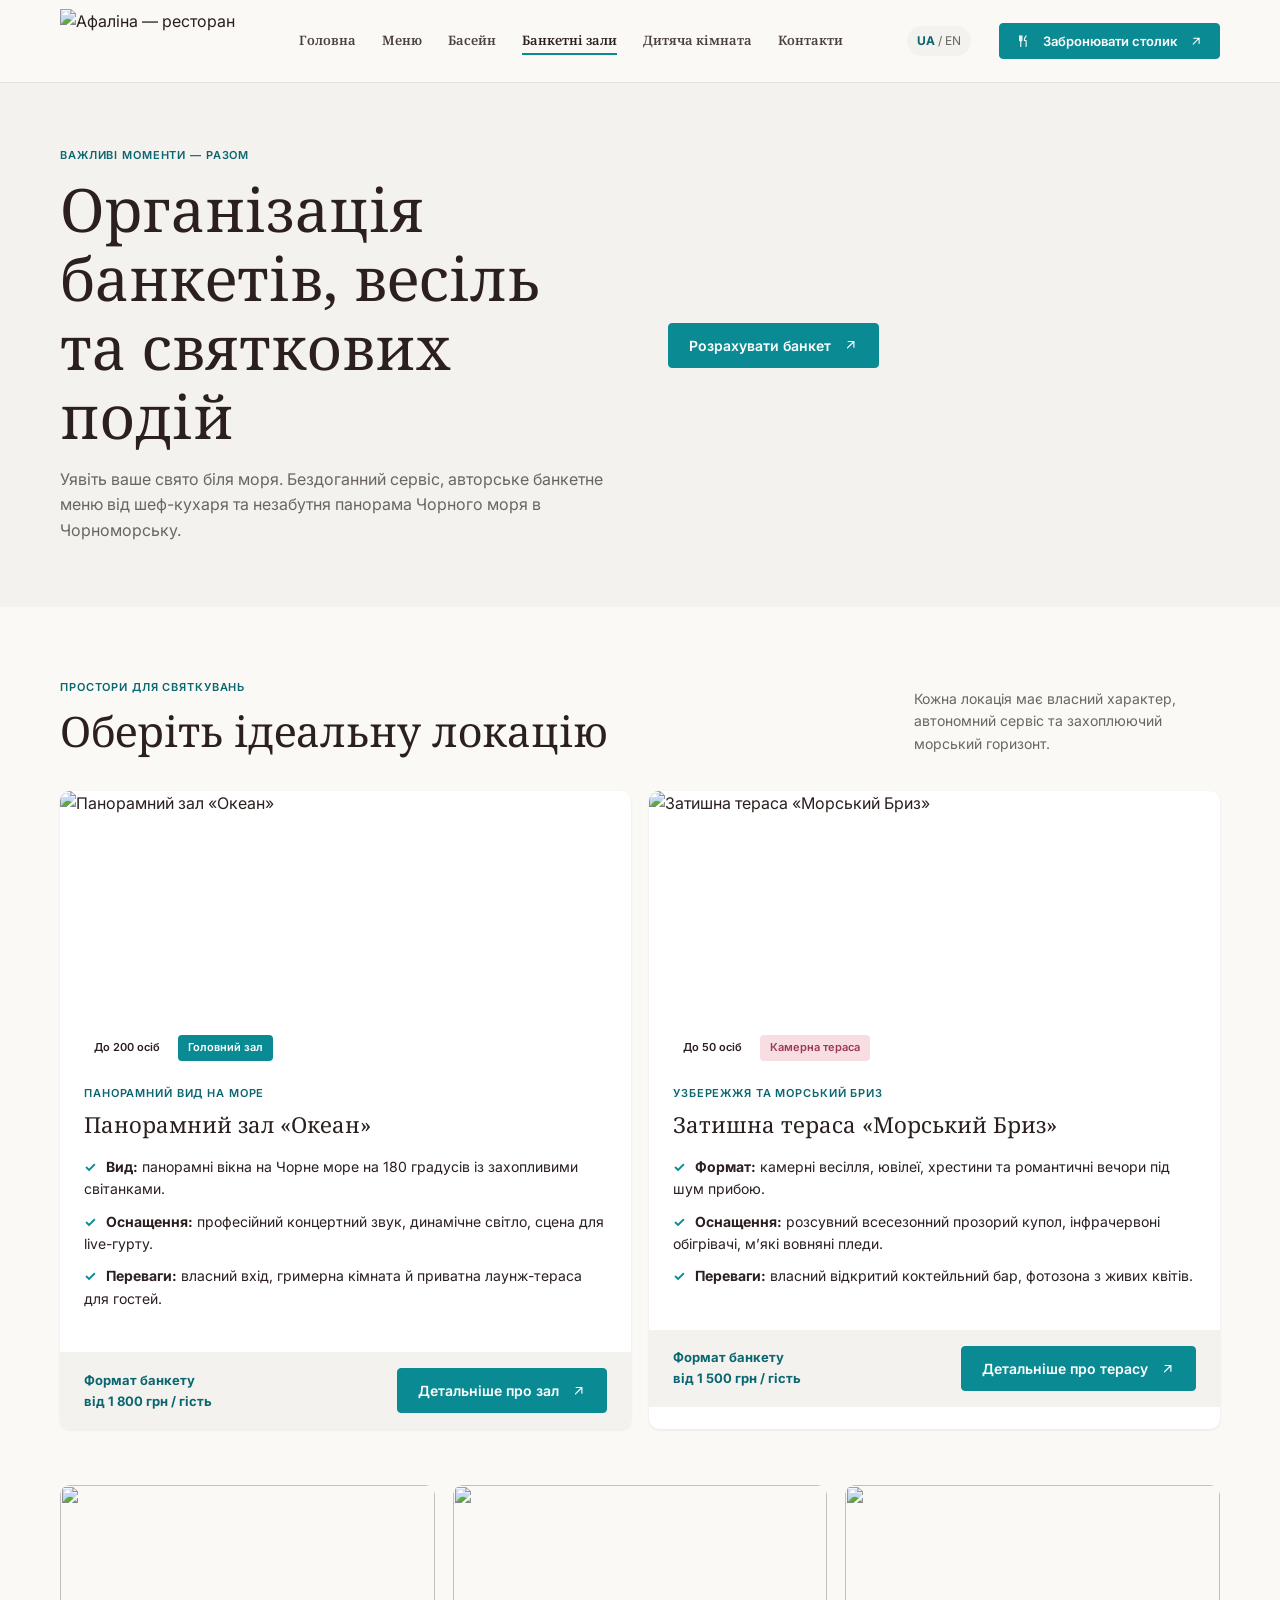
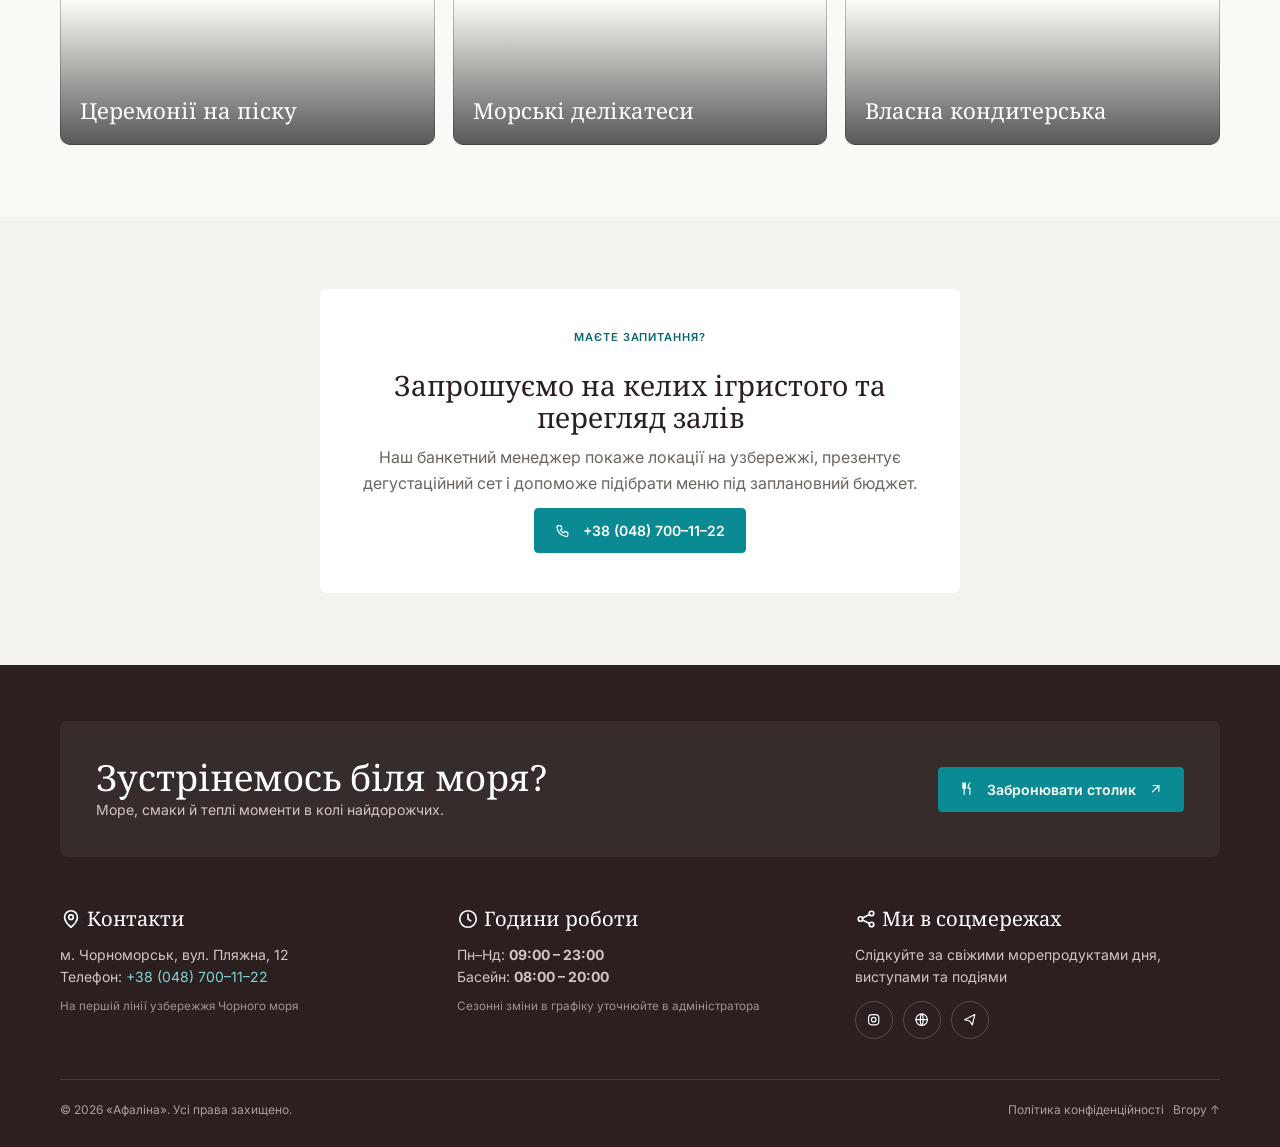
==== banquets.html @ 41ffeca4 "Add files via upload" ====
<!doctype html><html lang="uk"><head><meta charset="utf-8"><meta name="viewport" content="width=device-width,initial-scale=1"><title>Банкетні зали — Афаліна</title>
<link rel="preconnect" href="https://fonts.googleapis.com"><link rel="stylesheet" href="https://fonts.googleapis.com/css2?family=Inter:wght@400;500;600;700&family=Noto+Serif:wght@400;600;700&family=Playfair+Display:wght@400;500&display=swap"><link rel="stylesheet" href="styles.css"></head>
<body class=""><header class="hd"><div class="wrap"><a class="logo" href="index.html"><img src="img/logo.png" alt="Афаліна — ресторан"></a><nav class="nav" id="nav"><a href="index.html">Головна</a><a href="menu.html">Меню</a><a href="pool.html">Басейн</a><a href="banquets.html" class=on>Банкетні зали</a><a href="kids.html">Дитяча кімната</a><a href="contacts.html">Контакти</a></nav><span class="lang"><b>UA</b> / EN</span><a class="btn" href="booking.html"><svg class="ic" viewBox="0 0 24 24" aria-hidden="true"><path d="M6 3v7a2 2 0 0 0 4 0V3M8 3v18M17 3c-2 2-3 5-3 8h3v10"/></svg> Забронювати столик <svg class="ic" viewBox="0 0 24 24" aria-hidden="true"><path d="M7 17 17 7M8 7h9v9"/></svg></a><button class="burger" aria-label="Меню" aria-expanded="false">☰</button></div></header><main><section class="page-hero"><div class="wrap split"><div><div class="eyebrow">Важливі моменти — разом</div><h1>Організація банкетів, весіль та святкових подій</h1><p class="lead">Уявіть ваше свято біля моря. Бездоганний сервіс, авторське банкетне меню від шеф-кухаря та незабутня панорама Чорного моря в Чорноморську.</p></div><div><a class="btn" href="contacts.html">Розрахувати банкет <svg class="ic" viewBox="0 0 24 24" aria-hidden="true"><path d="M7 17 17 7M8 7h9v9"/></svg></a></div></div></section>
<section class="sec"><div class="wrap"><div class="head"><div><div class="eyebrow">Простори для святкувань</div><h2>Оберіть ідеальну локацію</h2></div><p>Кожна локація має власний характер, автономний сервіс та захоплюючий морський горизонт.</p></div><div class="grid g2"><article class="hall"><img src="img/hall1.jpg" alt="Панорамний зал «Океан»" loading="lazy"><div class="tags"><span class="tag">До 200 осіб</span><span class="tag t">Головний зал</span></div><div class="in"><div class="eyebrow">Панорамний вид на море</div><h3>Панорамний зал «Океан»</h3><ul class="checks"><li><b>Вид:</b> панорамні вікна на Чорне море на 180 градусів із захопливими світанками.<li><b>Оснащення:</b> професійний концертний звук, динамічне світло, сцена для live-гурту.<li><b>Переваги:</b> власний вхід, гримерна кімната й приватна лаунж-тераса для гостей.</ul></div><div class="foot"><span>Формат банкету<br>від 1 800 грн / гість</span><a class="btn" href="contacts.html">Детальніше про зал <svg class="ic" viewBox="0 0 24 24" aria-hidden="true"><path d="M7 17 17 7M8 7h9v9"/></svg></a></div></article><article class="hall"><img src="img/hall2.jpg" alt="Затишна тераса «Морський Бриз»" loading="lazy"><div class="tags"><span class="tag">До 50 осіб</span><span class="tag r">Камерна тераса</span></div><div class="in"><div class="eyebrow">Узбережжя та морський бриз</div><h3>Затишна тераса «Морський Бриз»</h3><ul class="checks"><li><b>Формат:</b> камерні весілля, ювілеї, хрестини та романтичні вечори під шум прибою.<li><b>Оснащення:</b> розсувний всесезонний прозорий купол, інфрачервоні обігрівачі, м’які вовняні пледи.<li><b>Переваги:</b> власний відкритий коктейльний бар, фотозона з живих квітів.</ul></div><div class="foot"><span>Формат банкету<br>від 1 500 грн / гість</span><a class="btn" href="contacts.html">Детальніше про терасу <svg class="ic" viewBox="0 0 24 24" aria-hidden="true"><path d="M7 17 17 7M8 7h9v9"/></svg></a></div></article></div><div class="grid g3" style="margin-top:56px"><div class="tile" style="min-height:260px"><img src="img/b-arch.jpg" alt="" loading="lazy"><span>Церемонії на піску</span></div><div class="tile" style="min-height:260px"><img src="img/b-oyster.jpg" alt="" loading="lazy"><span>Морські делікатеси</span></div><div class="tile" style="min-height:260px"><img src="img/b-cake.jpg" alt="" loading="lazy"><span>Власна кондитерська</span></div></div></div></section>
<section class="sec alt"><div class="wrap"><div class="cta-box"><div class="eyebrow">Маєте запитання?</div><h2 style="font-size:28px">Запрошуємо на келих ігристого та перегляд залів</h2><p class="lead">Наш банкетний менеджер покаже локації на узбережжі, презентує дегустаційний сет і допоможе підібрати меню під заплановний бюджет.</p><a class="btn" href="tel:+380487001122"><svg class="ic" viewBox="0 0 24 24" aria-hidden="true"><path d="M5 4h4l2 5-2.5 1.5a11 11 0 0 0 5 5L15 13l5 2v4a2 2 0 0 1-2 2A16 16 0 0 1 3 6a2 2 0 0 1 2-2z"/></svg> +38 (048) 700–11–22</a></div></div></section></main><footer class="ft"><div class="wrap"><div class="band"><div><h2>Зустрінемось біля моря?</h2><p>Море, смаки й теплі моменти в колі найдорожчих.</p></div><a class="btn" href="booking.html"><svg class="ic" viewBox="0 0 24 24" aria-hidden="true"><path d="M6 3v7a2 2 0 0 0 4 0V3M8 3v18M17 3c-2 2-3 5-3 8h3v10"/></svg> Забронювати столик <svg class="ic" viewBox="0 0 24 24" aria-hidden="true"><path d="M7 17 17 7M8 7h9v9"/></svg></a></div>
<div class="fcols"><div><h4><svg class="ic" viewBox="0 0 24 24" aria-hidden="true"><path d="M12 21s7-6 7-11a7 7 0 0 0-14 0c0 5 7 11 7 11z"/><circle cx="12" cy="10" r="2.5"/></svg> Контакти</h4>м. Чорноморськ, вул. Пляжна, 12<br>Телефон: <a href="tel:+380487001122">+38 (048) 700–11–22</a><small>На першій лінії узбережжя Чорного моря</small></div>
<div><h4><svg class="ic" viewBox="0 0 24 24" aria-hidden="true"><circle cx="12" cy="12" r="9"/><path d="M12 7v5l3 2"/></svg> Години роботи</h4>Пн–Нд: <b>09:00 – 23:00</b><br>Басейн: <b>08:00 – 20:00</b><small>Сезонні зміни в графіку уточнюйте в адміністратора</small></div>
<div><h4><svg class="ic" viewBox="0 0 24 24" aria-hidden="true"><circle cx="6" cy="12" r="2.5"/><circle cx="18" cy="6" r="2.5"/><circle cx="18" cy="18" r="2.5"/><path d="m8 11 8-4M8 13l8 4"/></svg> Ми в соцмережах</h4>Слідкуйте за свіжими морепродуктами дня, виступами та подіями<div class="soc"><a href="#" aria-label="Instagram"><svg class="ic" viewBox="0 0 24 24" aria-hidden="true"><rect x="4" y="4" width="16" height="16" rx="5"/><circle cx="12" cy="12" r="3.5"/></svg></a><a href="#" aria-label="Сайт"><svg class="ic" viewBox="0 0 24 24" aria-hidden="true"><circle cx="12" cy="12" r="9"/><path d="M3 12h18M12 3c3 3 3 15 0 18M12 3c-3 3-3 15 0 18"/></svg></a><a href="#" aria-label="Telegram"><svg class="ic" viewBox="0 0 24 24" aria-hidden="true"><path d="M4 12 20 4l-4 16-4-6z"/></svg></a></div></div></div>
<div class="fb"><span>© 2026 «Афаліна». Усі права захищено.</span><span>Політика конфіденційності &nbsp; <a href="#nav">Вгору ↑</a></span></div></div></footer><script src="main.js"></script></body></html>
---- styles.css ----
:root{--teal:#0a8b94;--teal-d:#0a6670;--ink:#2b1f1f;--bg:#fbf9f5;--panel:#f4f2ee;--line:#e6e1d9;--muted:#6b6560;--mint:#d9f1f0;--rose:#f8dde3;--serif:'Noto Serif',Georgia,serif;--sans:'Inter',system-ui,sans-serif}
.home{--serif:'Playfair Display',Georgia,serif}
*{box-sizing:border-box;margin:0}
html{scroll-behavior:smooth}
body{font:16px/1.6 var(--sans);color:var(--ink);background:var(--bg)}
img{max-width:100%;display:block;height:auto} .photo img,.tile img,.dish img,.hall img,.zone img{display:block;width:100%;object-fit:cover}a{color:inherit;text-decoration:none}
h1,h2,h3{font-family:var(--serif);font-weight:400;line-height:1.15}
h1{font-size:clamp(34px,5vw,60px)}h2{font-size:clamp(28px,3.6vw,42px)}h3{font-size:22px}
.wrap{max-width:1200px;margin:0 auto;padding:0 20px}
.sec{padding:72px 0}.alt{background:var(--panel)}
.eyebrow{font-size:11px;letter-spacing:.08em;text-transform:uppercase;color:var(--teal-d);font-weight:600;margin-bottom:10px}
.lead{color:var(--muted);max-width:60ch}
.ic{width:1.1em;height:1.1em;fill:none;stroke:currentColor;stroke-width:1.8;stroke-linecap:round;stroke-linejoin:round;vertical-align:-.18em}
.btn{display:inline-flex;align-items:center;justify-content:space-between;gap:12px;background:var(--teal);color:#fff;border:1px solid var(--teal);padding:13px 20px;font:600 14px var(--sans);border-radius:4px;cursor:pointer;transition:.2s}
.btn:hover{background:var(--teal-d)}
.btn.ghost{background:transparent;border-color:currentColor}.btn.ghost:hover{background:rgba(255,255,255,.12)}
.btn.out{background:#fff;color:var(--teal-d);border-color:var(--teal)}.btn.out:hover{background:var(--mint)}
:focus-visible{outline:2px solid var(--teal);outline-offset:2px}
/* header */
.hd{position:sticky;top:0;z-index:20;background:var(--bg);border-bottom:1px solid var(--line)}
.hd .wrap{display:flex;align-items:center;gap:28px;height:82px}
.logo{display:flex;align-items:center;flex:0 0 auto}.logo img{height:64px;width:auto;max-width:190px;object-fit:contain}
.nav{display:flex;gap:26px;margin:0 auto;font:600 13px var(--serif)}
.nav a{color:#4a403f;padding:4px 0;border-bottom:2px solid transparent}.nav a.on,.nav a:hover{border-color:var(--teal);color:var(--ink)}
.lang{font-size:12px;color:var(--muted);background:var(--panel);padding:5px 10px;border-radius:999px}.lang b{color:var(--teal-d)}
.hd .btn{padding:9px 16px;font-size:13px}
.burger{display:none;background:none;border:0;color:var(--teal-d);font-size:26px;margin-left:auto;cursor:pointer}
/* hero */
.hero{position:relative;color:#fff;min-height:560px;display:flex;align-items:center;background:#2b1f1f url(img/hero.jpg) right center/cover no-repeat}
.hero:before {
    content: "";
    position: absolute;
    inset: 0;
    background: linear-gradient(
        90deg,
        rgba(43, 31, 31, 0.60) 0%,
        rgba(43, 31, 31, 0.38) 55%,
        rgba(43, 31, 31, 0.12) 100%
    );
}

.hero .wrap{position:relative;padding-top:60px;padding-bottom:90px}
.hero .eyebrow{color:#7fd6d6}.hero p{max-width:46ch;margin:20px 0 28px;color:#eee}
.hero .acts{display:flex;gap:14px;flex-wrap:wrap}
.hero-bar{position:absolute;left:0;right:0;bottom:22px;font-size:12px;color:#ddd}.hero-bar .wrap{display:flex;gap:28px;padding:0 20px;min-height:0}
.hero-bar span:last-child{margin-left:auto}
.page-hero{padding:64px 0;background:var(--panel)}.page-hero.dark{background:linear-gradient(120deg,#2b1f1f,#1f2a30);color:#fff}
.page-hero.dark .eyebrow{color:#7fd6d6}.page-hero.dark .lead{color:#d6d0ca}.page-hero p{margin-top:16px}
.split{display:grid;grid-template-columns:1fr 1fr;gap:56px;align-items:center}
.photo{border-radius:10px;overflow:hidden;box-shadow:0 18px 40px -20px rgba(0,0,0,.4)}.photo img{width:100%;height:100%;object-fit:cover}
.head{display:flex;justify-content:space-between;align-items:end;gap:32px;margin-bottom:36px}.head p{max-width:34ch;color:var(--muted);font-size:14px}
/* cards */
.grid{display:grid;gap:18px}.g4{grid-template-columns:repeat(4,1fr)}.g3{grid-template-columns:repeat(3,1fr)}.g2{grid-template-columns:repeat(2,1fr)}
.card{background:#fff;border:1px solid var(--line);border-radius:8px;padding:22px;display:flex;flex-direction:column;gap:10px}
.card p{font-size:14px;color:var(--muted);flex:1}
.card .more{border-top:1px solid var(--line);padding-top:14px;margin-top:8px;display:flex;justify-content:space-between;font-size:13px;font-weight:600;color:var(--teal-d)}
.chip{width:42px;height:42px;border-radius:50%;background:var(--mint);color:var(--teal-d);display:grid;place-items:center;font-size:20px}
.tag{display:inline-block;font-size:11px;font-weight:600;padding:4px 10px;border-radius:4px;background:#fff;color:var(--ink)}.tag.t{background:var(--teal);color:#fff}.tag.r{background:var(--rose);color:#9b3a54}
.pill{display:inline-block;font-size:12px;padding:5px 12px;border-radius:999px;background:var(--panel);color:#4a403f}
.tile{position:relative;border-radius:10px;overflow:hidden;min-height:220px;display:flex;align-items:flex-end;color:#fff}
.tile img{position:absolute;inset:0;width:100%;height:100%;object-fit:cover}
.tile:after{content:"";position:absolute;inset:0;background:linear-gradient(transparent 45%,rgba(0,0,0,.65))}
.tile span{position:relative;z-index:1;padding:20px;font:400 22px var(--serif)}
.gal{grid-template-columns:2fr 1fr 1fr}.gal .big{grid-row:span 2}
/* menu */
.tabs{display:flex;gap:10px;overflow-x:auto;padding:14px 0}.tabs button{flex:none;border:0;background:var(--panel);font:600 13px var(--serif);padding:10px 20px;border-radius:999px;cursor:pointer}
.tabs button.on{background:var(--teal);color:#fff}
.dish{background:#fff;border-radius:8px;overflow:hidden;box-shadow:0 1px 3px rgba(0,0,0,.08);display:flex;flex-direction:column}
.dish img{height:170px;width:100%;object-fit:cover}.dish div{padding:18px;display:flex;flex-direction:column;gap:8px;flex:1}
.dish p{font-size:13px;color:var(--muted);flex:1}.dish .row{display:flex;justify-content:space-between;align-items:end;padding:0}
.price{font:700 22px var(--serif);color:var(--teal-d)}.price small{display:block;font:600 10px var(--sans);color:var(--muted);letter-spacing:.08em}
.dark-sec{background:var(--ink);color:#fff}.dark-sec .lead{color:#cfc6c3}
.note{display:flex;gap:18px;align-items:center;background:var(--panel);padding:24px;border-radius:8px}.note>div{flex:1}
.glass{background:rgba(255,255,255,.07);border-radius:8px;padding:16px 18px;margin-bottom:14px;font-size:14px}
/* lists */
.checks{list-style:none;padding:0;display:grid;gap:10px;margin:18px 0;font-size:14px}.checks li:before{content:"✓";color:var(--teal);font-weight:700;margin-right:10px}
.stats{display:flex;gap:40px;margin-top:28px;padding-top:20px;border-top:1px solid var(--line)}.stats b{display:block;font:400 22px var(--serif);color:var(--teal-d)}.stats small{font-size:10px;letter-spacing:.08em;text-transform:uppercase;color:var(--muted)}
.price-card{background:#fff;color:var(--ink);border-radius:10px;padding:28px}.price-card .big{font:400 44px var(--serif);color:var(--teal-d)}
.slot{display:grid;grid-template-columns:auto 1fr;gap:16px;background:var(--panel);padding:16px;border-radius:8px;margin-bottom:12px;align-items:start}.slot b{background:var(--teal-d);color:#fff;font-size:12px;padding:4px 10px;border-radius:4px;white-space:nowrap}.slot p{font-size:13px;color:var(--muted)}
.hall{background:#fff;border-radius:10px;overflow:hidden;box-shadow:0 1px 3px rgba(0,0,0,.08)}.hall img{height:230px;width:100%;object-fit:cover}.hall .in{padding:24px}.hall .foot{display:flex;justify-content:space-between;align-items:center;background:var(--panel);padding:16px 24px;font-size:13px;color:var(--teal-d);font-weight:700}
.hall .tags{display:flex;gap:8px;padding:14px 24px 0}
.cta-box{background:#fff;border-radius:8px;text-align:center;padding:40px 20px;max-width:640px;margin:0 auto;display:grid;gap:12px;justify-items:center}
/* forms */
.f{display:grid;gap:6px;font-size:13px;font-weight:600}.f span{color:var(--ink)}
input,select,textarea{font:400 14px var(--sans);padding:13px 14px;border:1px solid transparent;border-radius:6px;background:var(--panel);width:100%;color:var(--ink)}
textarea{min-height:110px;resize:vertical}input:focus,select:focus,textarea:focus{outline:2px solid var(--teal);background:#fff}
.panel{background:#fff;border-radius:10px;box-shadow:0 8px 30px -18px rgba(0,0,0,.4);padding:28px}
.form-grid{display:grid;grid-template-columns:1fr 1fr;gap:18px}.span2{grid-column:1/-1}
.step{display:flex;align-items:center;gap:12px;margin-bottom:22px;font:400 20px var(--serif)}.step i{font:600 13px var(--sans);font-style:normal;background:var(--teal-d);color:#fff;width:28px;height:28px;border-radius:50%;display:grid;place-items:center}
.times{display:grid;grid-template-columns:repeat(5,1fr);gap:10px}.times button,.qa button{background:var(--panel);border:0;border-radius:6px;padding:12px;font:600 14px var(--sans);cursor:pointer}.times button.on{background:var(--teal-d);color:#fff}
.stepper{display:flex;align-items:center;background:var(--panel);border-radius:6px;padding:5px}.stepper b{flex:1;text-align:center;font:600 18px var(--sans)}.stepper button{width:40px;height:40px;border:0;border-radius:6px;background:#fff;font-size:20px;cursor:pointer}
.zones{display:grid;grid-template-columns:repeat(3,1fr);gap:14px}.zone{background:var(--panel);border:2px solid transparent;border-radius:8px;overflow:hidden;cursor:pointer;text-align:left;padding:0;font:inherit}.zone.on{border-color:var(--teal);background:#fff}.zone img{height:110px;width:100%;object-fit:cover}.zone div{padding:14px;font-size:13px;color:var(--muted)}.zone h3{font-size:18px;color:var(--ink);margin-bottom:4px}
.book{display:grid;grid-template-columns:1fr 340px;gap:28px;align-items:start}.book .side{position:sticky;top:90px}
.sum{background:var(--ink);color:#fff;padding:22px;border-radius:10px 10px 0 0}.sumb{background:#fff;padding:20px;border-radius:0 0 10px 10px;display:grid;gap:14px;font-size:14px}.sumb p{display:flex;justify-content:space-between}
.contacts{display:grid;grid-template-columns:400px 1fr;gap:28px;align-items:start}
.info{background:var(--panel);padding:16px;border-radius:8px;margin-top:12px;font-size:14px}.info small{display:block;font-size:10px;letter-spacing:.08em;text-transform:uppercase;color:var(--muted)}
.map{height:380px;border-radius:12px;overflow:hidden;box-shadow:0 18px 40px -20px rgba(0,0,0,.4)}.map iframe{border:0;width:100%;height:100%}
/* footer */
.ft{background:var(--ink);color:#fff;padding:56px 0 28px}
.band{display:flex;justify-content:space-between;align-items:center;gap:24px;background:rgba(255,255,255,.06);padding:36px;border-radius:8px;margin-bottom:48px}.band h2{font-size:clamp(26px,3vw,36px)}.band p{color:#cfc6c3;font-size:14px}
.fcols{display:grid;grid-template-columns:repeat(3,1fr);gap:32px;font-size:14px;color:#cfc6c3}.fcols h4{font:400 20px var(--serif);color:#fff;margin-bottom:12px}.fcols a{color:#7fd6d6}.fcols small{display:block;margin-top:8px;opacity:.7}
.soc{display:flex;gap:10px;margin-top:12px}.soc a{width:38px;height:38px;border:1px solid rgba(255,255,255,.2);border-radius:50%;display:grid;place-items:center;color:#fff}
.fb{display:flex;justify-content:space-between;margin-top:40px;padding-top:20px;border-top:1px solid rgba(255,255,255,.12);font-size:12px;color:#a89f9b}
.reveal-hero{animation:in .7s ease both}@keyframes in{from{opacity:0;transform:translateY(14px)}}
@media(prefers-reduced-motion:reduce){*{animation:none!important;transition:none!important;scroll-behavior:auto}}
@media(max-width:980px){.g4{grid-template-columns:repeat(2,1fr)}.split,.contacts,.book{grid-template-columns:1fr}.book .side{position:static}.gal{grid-template-columns:1fr 1fr}.gal .big{grid-column:1/-1;grid-row:auto}.fcols{grid-template-columns:1fr}.g3{grid-template-columns:1fr 1fr}}
@media(max-width:760px){
.sec{padding:48px 0}.logo img{height:56px;max-width:170px}.burger{display:block}.hd .btn,.lang{display:none}
.nav{display:none;position:absolute;top:82px;left:0;right:0;background:var(--bg);flex-direction:column;gap:0;padding:8px 20px 16px;border-bottom:1px solid var(--line)}.nav.open{display:flex}.nav a{padding:12px 0}
.hero{min-height:620px;background-position:60% center}.hero:before{background:linear-gradient(180deg,rgba(43,31,31,.55),rgba(43,31,31,.85))}
.hero .acts,.head,.band,.note,.fb{flex-direction:column;align-items:stretch}.hero-bar{display:none}.btn{width:100%}
.g4,.g3,.g2,.gal,.form-grid,.zones{grid-template-columns:1fr}.times{grid-template-columns:repeat(3,1fr)}.stats{gap:20px;flex-wrap:wrap}.tile{min-height:200px;grid-column:auto!important}.head{gap:12px}}

/* Анімація звичайних фотографій */
main img {
    transition: transform 0.6s ease;
    transform-origin: center;
}

main img:hover {
    transform: scale(1.10);
}
/* Анімація фотографій галереї */
.gal .tile {
    overflow: hidden;
}

.gal .tile img {
    display: block;
    width: 100%;
    transition: transform 0.6s ease;
    transform-origin: center;
}

.gal .tile:hover img {
    transform: scale(1.10);
}
/* Анімація інформаційних блоків */
.card {
    transition: transform 0.5s ease, box-shadow 0.5s ease;
}

.card:hover {
    transform: translateY(-8px) scale(1.03);
    box-shadow: 0 10px 25px rgba(0, 0, 0, 0.15);
}

/* Віджет погоди */
.weather-widget {
    margin-top: 25px;
    padding: 25px;
    background: #f0f8f6;
    border-radius: 16px;
    border: 1px solid #94d2bd;
}

.weather-widget h3 {
    color: #005f73;
    margin-bottom: 15px;
}

#weatherInfo {
    color: #2d1c21;
    line-height: 1.7;
}

.weather-temperature {
    font-size: 26px;
    font-weight: 700;
    color: #0a9396;
    margin: 10px 0;
}
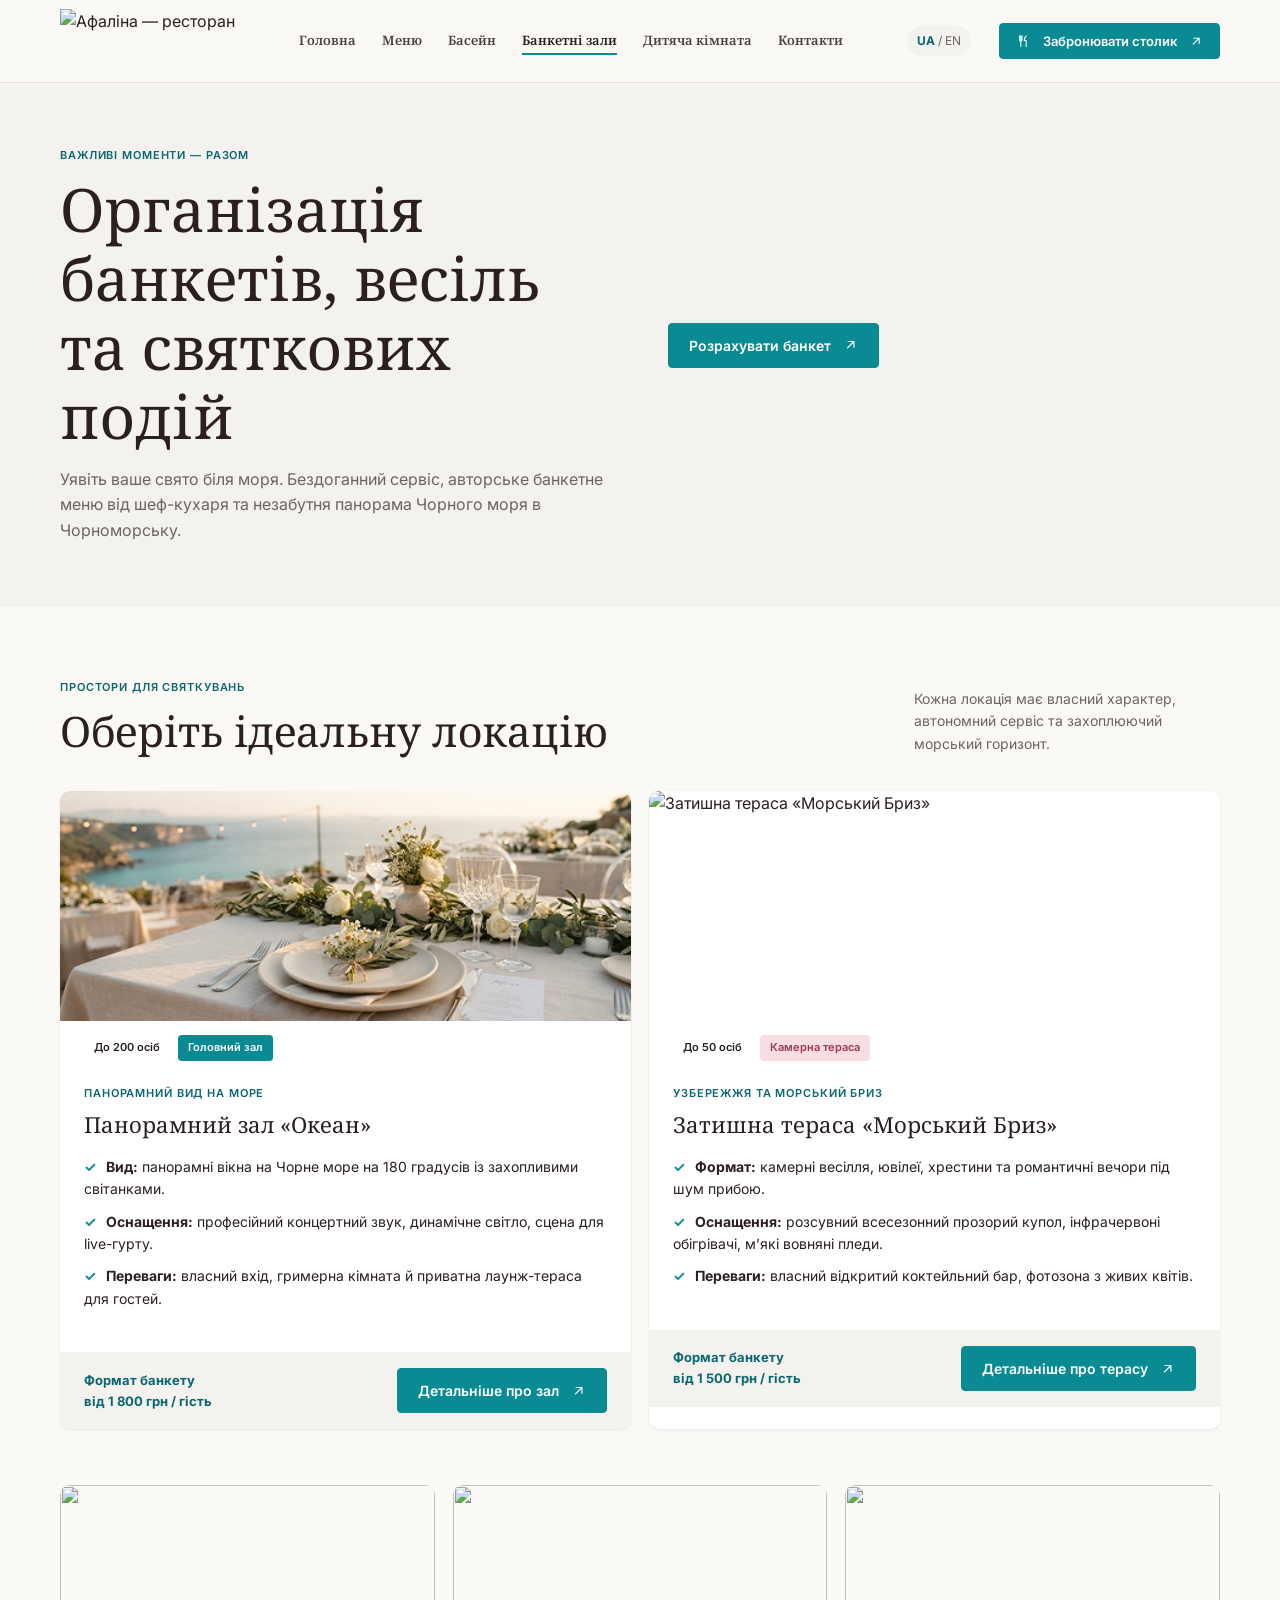
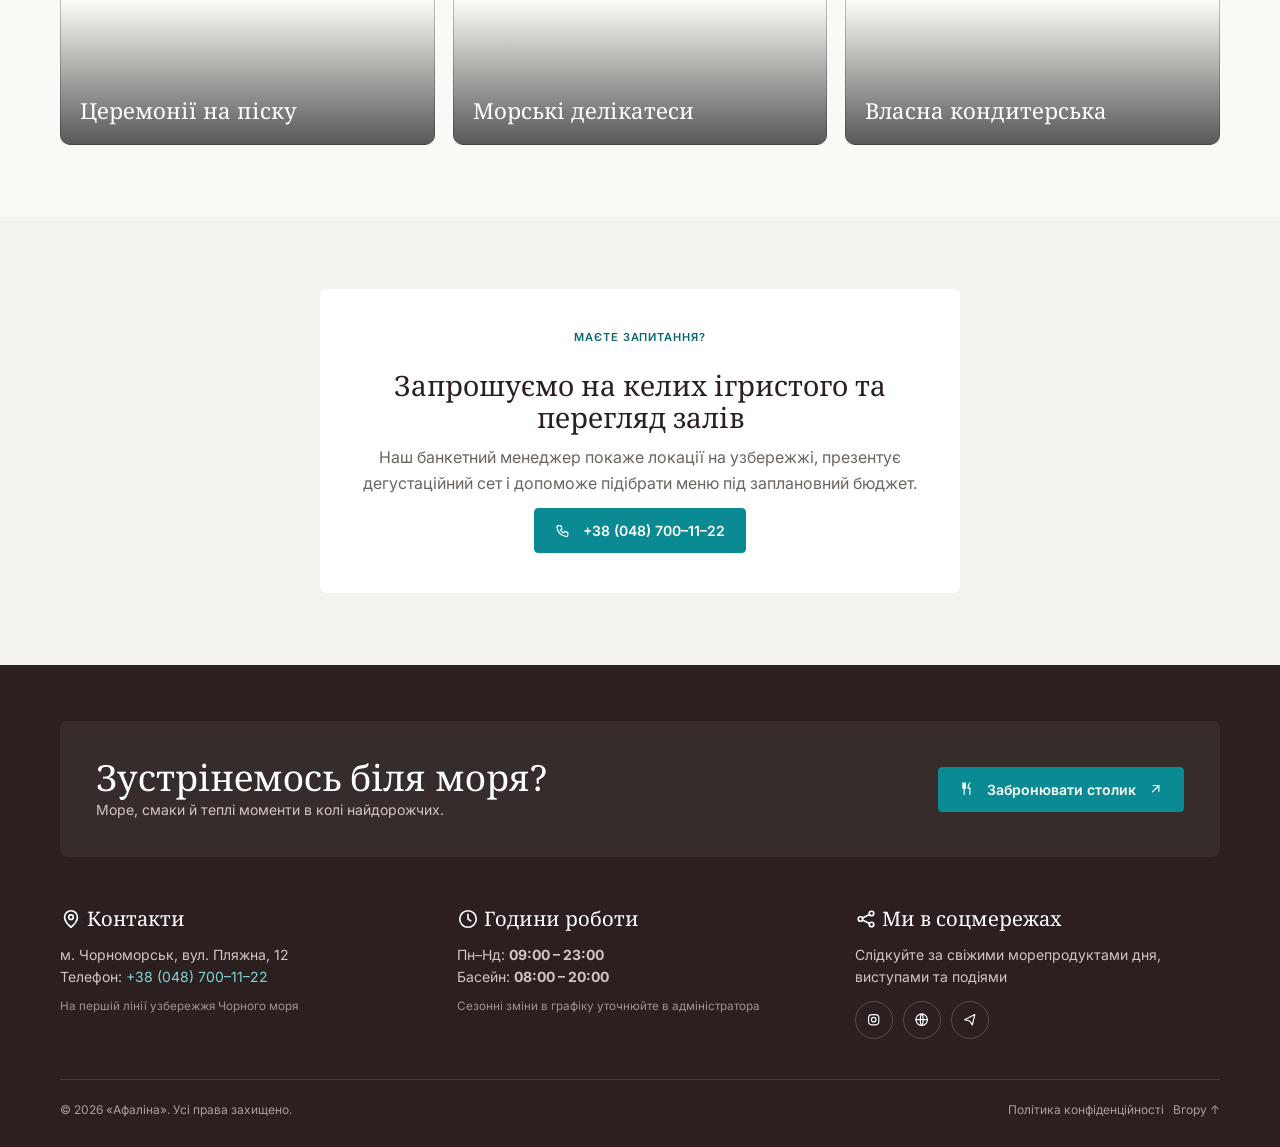
==== commit 57a2d146: "Update banquets.html" ====
--- a/banquets.html
+++ b/banquets.html
@@ -1,9 +1,9 @@
 <!doctype html><html lang="uk"><head><meta charset="utf-8"><meta name="viewport" content="width=device-width,initial-scale=1"><title>Банкетні зали — Афаліна</title>
 <link rel="preconnect" href="https://fonts.googleapis.com"><link rel="stylesheet" href="https://fonts.googleapis.com/css2?family=Inter:wght@400;500;600;700&family=Noto+Serif:wght@400;600;700&family=Playfair+Display:wght@400;500&display=swap"><link rel="stylesheet" href="styles.css"></head>
 <body class=""><header class="hd"><div class="wrap"><a class="logo" href="index.html"><img src="img/logo.png" alt="Афаліна — ресторан"></a><nav class="nav" id="nav"><a href="index.html">Головна</a><a href="menu.html">Меню</a><a href="pool.html">Басейн</a><a href="banquets.html" class=on>Банкетні зали</a><a href="kids.html">Дитяча кімната</a><a href="contacts.html">Контакти</a></nav><span class="lang"><b>UA</b> / EN</span><a class="btn" href="booking.html"><svg class="ic" viewBox="0 0 24 24" aria-hidden="true"><path d="M6 3v7a2 2 0 0 0 4 0V3M8 3v18M17 3c-2 2-3 5-3 8h3v10"/></svg> Забронювати столик <svg class="ic" viewBox="0 0 24 24" aria-hidden="true"><path d="M7 17 17 7M8 7h9v9"/></svg></a><button class="burger" aria-label="Меню" aria-expanded="false">☰</button></div></header><main><section class="page-hero"><div class="wrap split"><div><div class="eyebrow">Важливі моменти — разом</div><h1>Організація банкетів, весіль та святкових подій</h1><p class="lead">Уявіть ваше свято біля моря. Бездоганний сервіс, авторське банкетне меню від шеф-кухаря та незабутня панорама Чорного моря в Чорноморську.</p></div><div><a class="btn" href="contacts.html">Розрахувати банкет <svg class="ic" viewBox="0 0 24 24" aria-hidden="true"><path d="M7 17 17 7M8 7h9v9"/></svg></a></div></div></section>
-<section class="sec"><div class="wrap"><div class="head"><div><div class="eyebrow">Простори для святкувань</div><h2>Оберіть ідеальну локацію</h2></div><p>Кожна локація має власний характер, автономний сервіс та захоплюючий морський горизонт.</p></div><div class="grid g2"><article class="hall"><img src="img/hall1.jpg" alt="Панорамний зал «Океан»" loading="lazy"><div class="tags"><span class="tag">До 200 осіб</span><span class="tag t">Головний зал</span></div><div class="in"><div class="eyebrow">Панорамний вид на море</div><h3>Панорамний зал «Океан»</h3><ul class="checks"><li><b>Вид:</b> панорамні вікна на Чорне море на 180 градусів із захопливими світанками.<li><b>Оснащення:</b> професійний концертний звук, динамічне світло, сцена для live-гурту.<li><b>Переваги:</b> власний вхід, гримерна кімната й приватна лаунж-тераса для гостей.</ul></div><div class="foot"><span>Формат банкету<br>від 1 800 грн / гість</span><a class="btn" href="contacts.html">Детальніше про зал <svg class="ic" viewBox="0 0 24 24" aria-hidden="true"><path d="M7 17 17 7M8 7h9v9"/></svg></a></div></article><article class="hall"><img src="img/hall2.jpg" alt="Затишна тераса «Морський Бриз»" loading="lazy"><div class="tags"><span class="tag">До 50 осіб</span><span class="tag r">Камерна тераса</span></div><div class="in"><div class="eyebrow">Узбережжя та морський бриз</div><h3>Затишна тераса «Морський Бриз»</h3><ul class="checks"><li><b>Формат:</b> камерні весілля, ювілеї, хрестини та романтичні вечори під шум прибою.<li><b>Оснащення:</b> розсувний всесезонний прозорий купол, інфрачервоні обігрівачі, м’які вовняні пледи.<li><b>Переваги:</b> власний відкритий коктейльний бар, фотозона з живих квітів.</ul></div><div class="foot"><span>Формат банкету<br>від 1 500 грн / гість</span><a class="btn" href="contacts.html">Детальніше про терасу <svg class="ic" viewBox="0 0 24 24" aria-hidden="true"><path d="M7 17 17 7M8 7h9v9"/></svg></a></div></article></div><div class="grid g3" style="margin-top:56px"><div class="tile" style="min-height:260px"><img src="img/b-arch.jpg" alt="" loading="lazy"><span>Церемонії на піску</span></div><div class="tile" style="min-height:260px"><img src="img/b-oyster.jpg" alt="" loading="lazy"><span>Морські делікатеси</span></div><div class="tile" style="min-height:260px"><img src="img/b-cake.jpg" alt="" loading="lazy"><span>Власна кондитерська</span></div></div></div></section>
+<section class="sec"><div class="wrap"><div class="head"><div><div class="eyebrow">Простори для святкувань</div><h2>Оберіть ідеальну локацію</h2></div><p>Кожна локація має власний характер, автономний сервіс та захоплюючий морський горизонт.</p></div><div class="grid g2"><article class="hall"><img src="hall1.jpg" alt="Панорамний зал «Океан»" loading="lazy"><div class="tags"><span class="tag">До 200 осіб</span><span class="tag t">Головний зал</span></div><div class="in"><div class="eyebrow">Панорамний вид на море</div><h3>Панорамний зал «Океан»</h3><ul class="checks"><li><b>Вид:</b> панорамні вікна на Чорне море на 180 градусів із захопливими світанками.<li><b>Оснащення:</b> професійний концертний звук, динамічне світло, сцена для live-гурту.<li><b>Переваги:</b> власний вхід, гримерна кімната й приватна лаунж-тераса для гостей.</ul></div><div class="foot"><span>Формат банкету<br>від 1 800 грн / гість</span><a class="btn" href="contacts.html">Детальніше про зал <svg class="ic" viewBox="0 0 24 24" aria-hidden="true"><path d="M7 17 17 7M8 7h9v9"/></svg></a></div></article><article class="hall"><img src="img/hall2.jpg" alt="Затишна тераса «Морський Бриз»" loading="lazy"><div class="tags"><span class="tag">До 50 осіб</span><span class="tag r">Камерна тераса</span></div><div class="in"><div class="eyebrow">Узбережжя та морський бриз</div><h3>Затишна тераса «Морський Бриз»</h3><ul class="checks"><li><b>Формат:</b> камерні весілля, ювілеї, хрестини та романтичні вечори під шум прибою.<li><b>Оснащення:</b> розсувний всесезонний прозорий купол, інфрачервоні обігрівачі, м’які вовняні пледи.<li><b>Переваги:</b> власний відкритий коктейльний бар, фотозона з живих квітів.</ul></div><div class="foot"><span>Формат банкету<br>від 1 500 грн / гість</span><a class="btn" href="contacts.html">Детальніше про терасу <svg class="ic" viewBox="0 0 24 24" aria-hidden="true"><path d="M7 17 17 7M8 7h9v9"/></svg></a></div></article></div><div class="grid g3" style="margin-top:56px"><div class="tile" style="min-height:260px"><img src="img/b-arch.jpg" alt="" loading="lazy"><span>Церемонії на піску</span></div><div class="tile" style="min-height:260px"><img src="img/b-oyster.jpg" alt="" loading="lazy"><span>Морські делікатеси</span></div><div class="tile" style="min-height:260px"><img src="img/b-cake.jpg" alt="" loading="lazy"><span>Власна кондитерська</span></div></div></div></section>
 <section class="sec alt"><div class="wrap"><div class="cta-box"><div class="eyebrow">Маєте запитання?</div><h2 style="font-size:28px">Запрошуємо на келих ігристого та перегляд залів</h2><p class="lead">Наш банкетний менеджер покаже локації на узбережжі, презентує дегустаційний сет і допоможе підібрати меню під заплановний бюджет.</p><a class="btn" href="tel:+380487001122"><svg class="ic" viewBox="0 0 24 24" aria-hidden="true"><path d="M5 4h4l2 5-2.5 1.5a11 11 0 0 0 5 5L15 13l5 2v4a2 2 0 0 1-2 2A16 16 0 0 1 3 6a2 2 0 0 1 2-2z"/></svg> +38 (048) 700–11–22</a></div></div></section></main><footer class="ft"><div class="wrap"><div class="band"><div><h2>Зустрінемось біля моря?</h2><p>Море, смаки й теплі моменти в колі найдорожчих.</p></div><a class="btn" href="booking.html"><svg class="ic" viewBox="0 0 24 24" aria-hidden="true"><path d="M6 3v7a2 2 0 0 0 4 0V3M8 3v18M17 3c-2 2-3 5-3 8h3v10"/></svg> Забронювати столик <svg class="ic" viewBox="0 0 24 24" aria-hidden="true"><path d="M7 17 17 7M8 7h9v9"/></svg></a></div>
 <div class="fcols"><div><h4><svg class="ic" viewBox="0 0 24 24" aria-hidden="true"><path d="M12 21s7-6 7-11a7 7 0 0 0-14 0c0 5 7 11 7 11z"/><circle cx="12" cy="10" r="2.5"/></svg> Контакти</h4>м. Чорноморськ, вул. Пляжна, 12<br>Телефон: <a href="tel:+380487001122">+38 (048) 700–11–22</a><small>На першій лінії узбережжя Чорного моря</small></div>
 <div><h4><svg class="ic" viewBox="0 0 24 24" aria-hidden="true"><circle cx="12" cy="12" r="9"/><path d="M12 7v5l3 2"/></svg> Години роботи</h4>Пн–Нд: <b>09:00 – 23:00</b><br>Басейн: <b>08:00 – 20:00</b><small>Сезонні зміни в графіку уточнюйте в адміністратора</small></div>
 <div><h4><svg class="ic" viewBox="0 0 24 24" aria-hidden="true"><circle cx="6" cy="12" r="2.5"/><circle cx="18" cy="6" r="2.5"/><circle cx="18" cy="18" r="2.5"/><path d="m8 11 8-4M8 13l8 4"/></svg> Ми в соцмережах</h4>Слідкуйте за свіжими морепродуктами дня, виступами та подіями<div class="soc"><a href="#" aria-label="Instagram"><svg class="ic" viewBox="0 0 24 24" aria-hidden="true"><rect x="4" y="4" width="16" height="16" rx="5"/><circle cx="12" cy="12" r="3.5"/></svg></a><a href="#" aria-label="Сайт"><svg class="ic" viewBox="0 0 24 24" aria-hidden="true"><circle cx="12" cy="12" r="9"/><path d="M3 12h18M12 3c3 3 3 15 0 18M12 3c-3 3-3 15 0 18"/></svg></a><a href="#" aria-label="Telegram"><svg class="ic" viewBox="0 0 24 24" aria-hidden="true"><path d="M4 12 20 4l-4 16-4-6z"/></svg></a></div></div></div>
-<div class="fb"><span>© 2026 «Афаліна». Усі права захищено.</span><span>Політика конфіденційності &nbsp; <a href="#nav">Вгору ↑</a></span></div></div></footer><script src="main.js"></script></body></html>+<div class="fb"><span>© 2026 «Афаліна». Усі права захищено.</span><span>Політика конфіденційності &nbsp; <a href="#nav">Вгору ↑</a></span></div></div></footer><script src="main.js"></script></body></html>
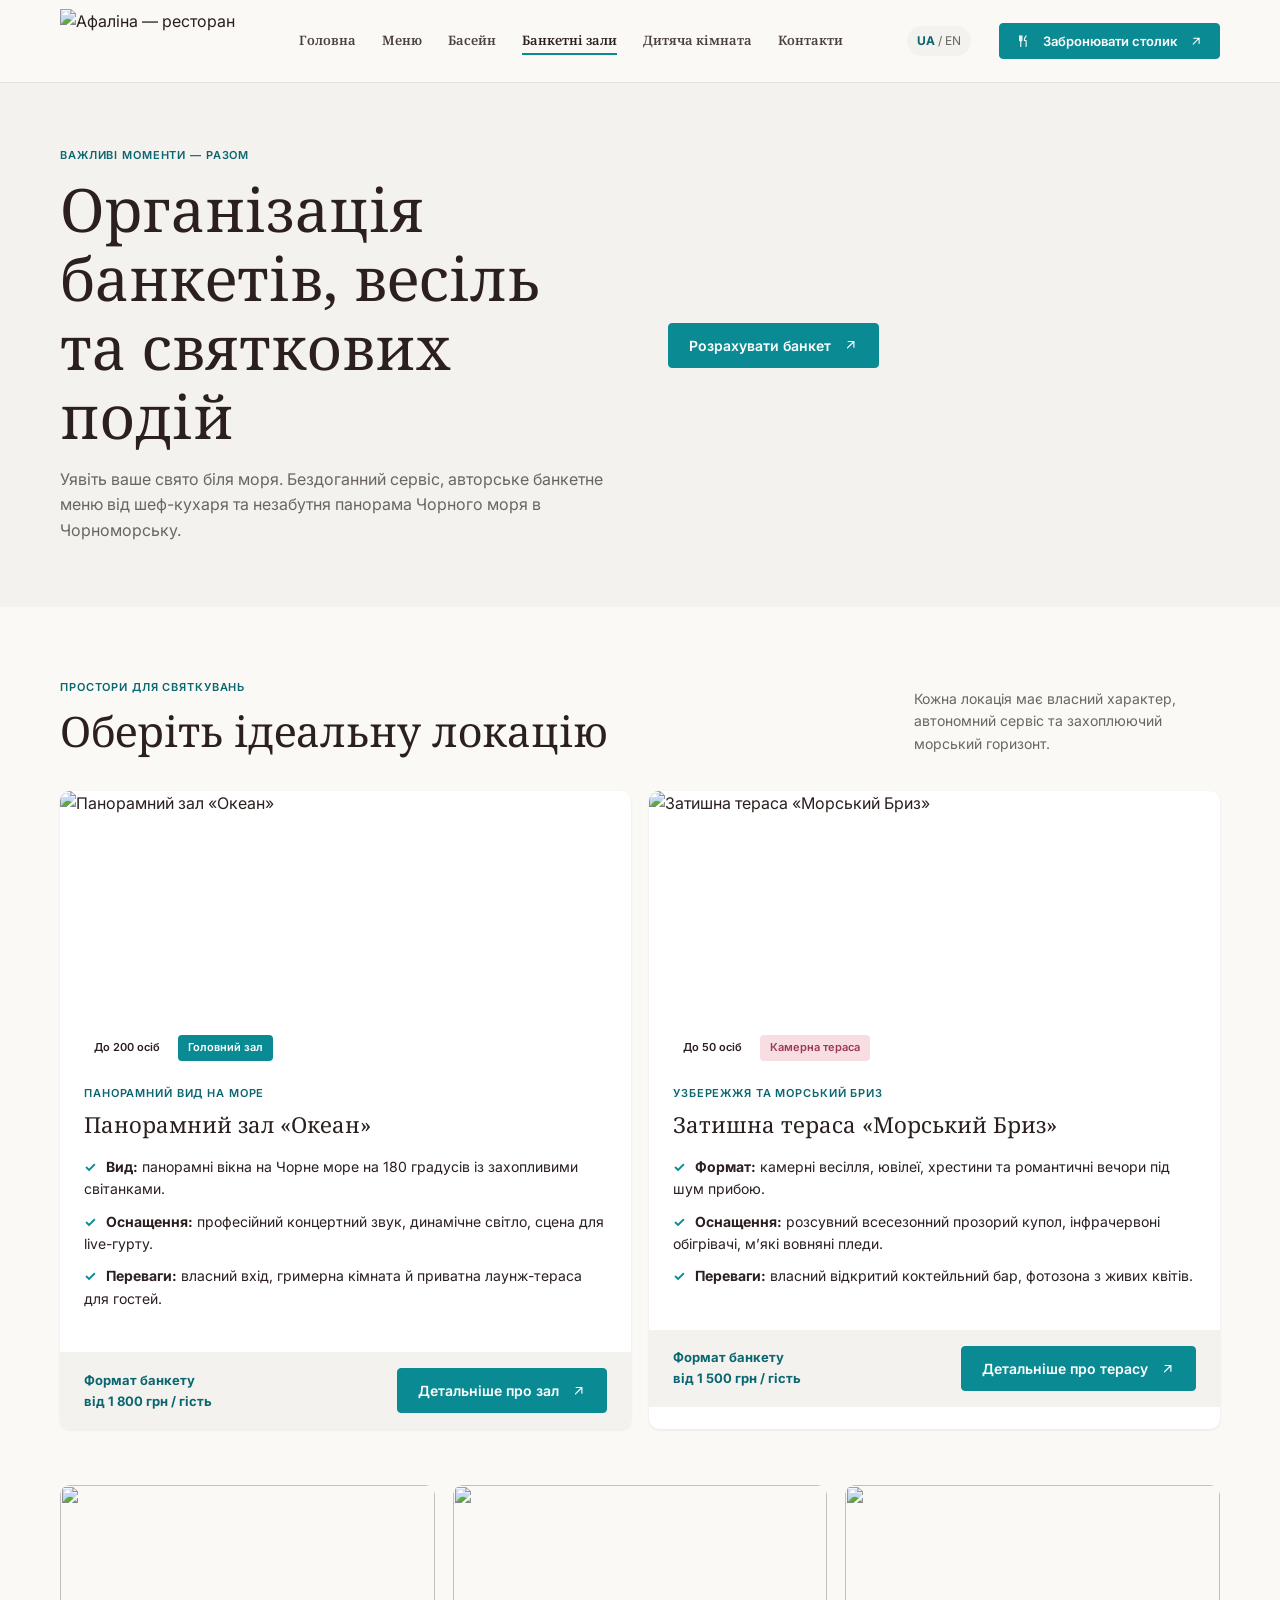
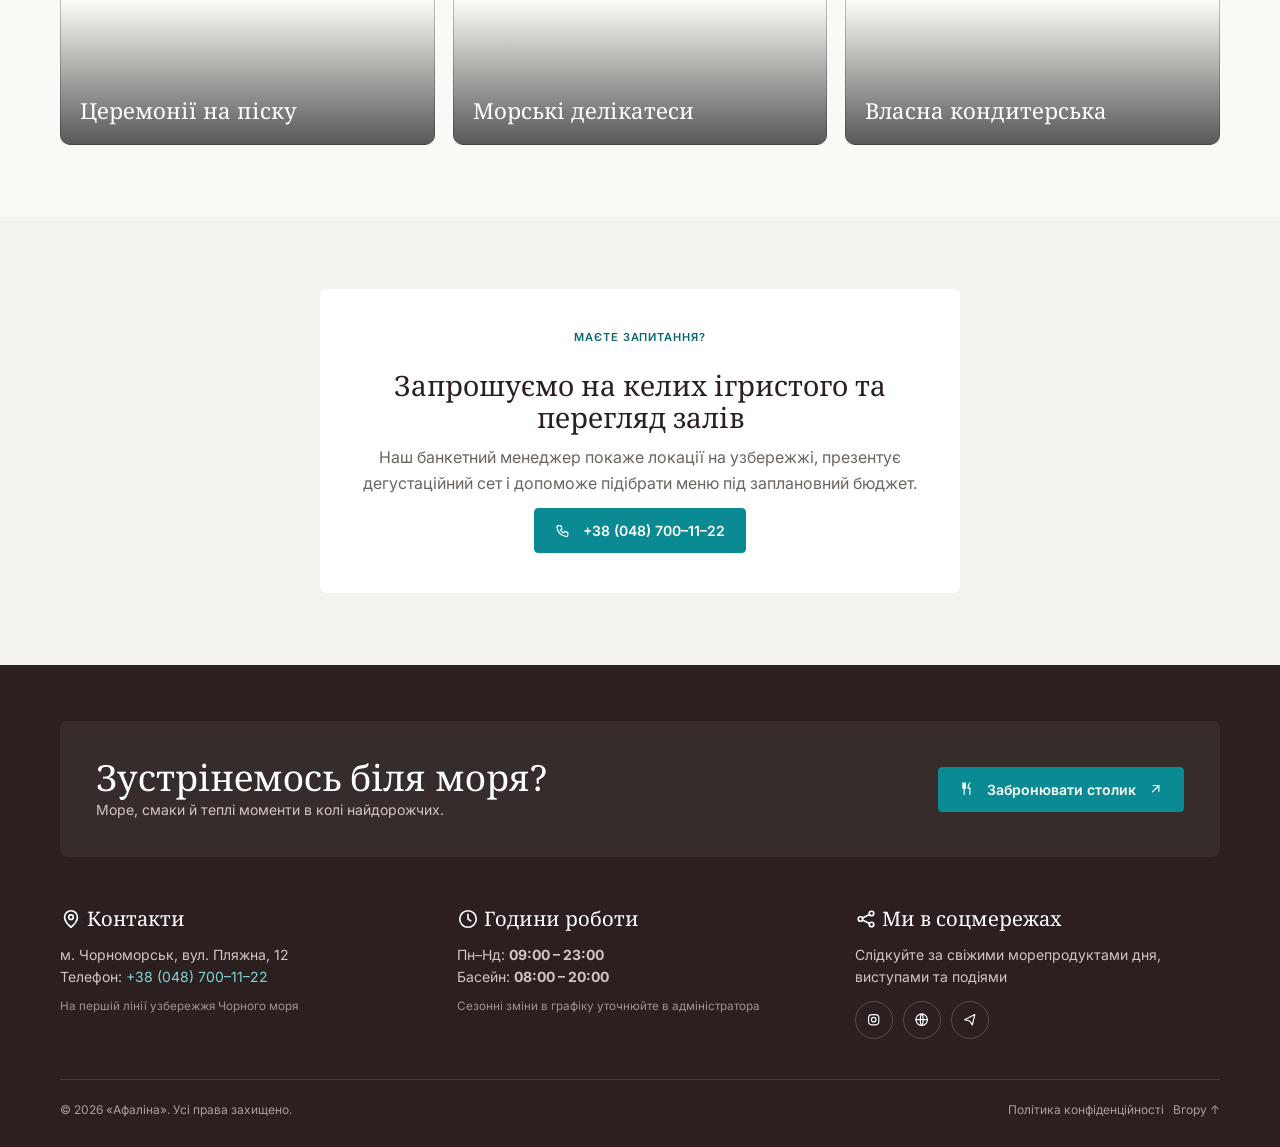
==== commit 7c7723f1: "Update banquets.html" ====
--- a/banquets.html
+++ b/banquets.html
@@ -1,7 +1,7 @@
 <!doctype html><html lang="uk"><head><meta charset="utf-8"><meta name="viewport" content="width=device-width,initial-scale=1"><title>Банкетні зали — Афаліна</title>
 <link rel="preconnect" href="https://fonts.googleapis.com"><link rel="stylesheet" href="https://fonts.googleapis.com/css2?family=Inter:wght@400;500;600;700&family=Noto+Serif:wght@400;600;700&family=Playfair+Display:wght@400;500&display=swap"><link rel="stylesheet" href="styles.css"></head>
 <body class=""><header class="hd"><div class="wrap"><a class="logo" href="index.html"><img src="img/logo.png" alt="Афаліна — ресторан"></a><nav class="nav" id="nav"><a href="index.html">Головна</a><a href="menu.html">Меню</a><a href="pool.html">Басейн</a><a href="banquets.html" class=on>Банкетні зали</a><a href="kids.html">Дитяча кімната</a><a href="contacts.html">Контакти</a></nav><span class="lang"><b>UA</b> / EN</span><a class="btn" href="booking.html"><svg class="ic" viewBox="0 0 24 24" aria-hidden="true"><path d="M6 3v7a2 2 0 0 0 4 0V3M8 3v18M17 3c-2 2-3 5-3 8h3v10"/></svg> Забронювати столик <svg class="ic" viewBox="0 0 24 24" aria-hidden="true"><path d="M7 17 17 7M8 7h9v9"/></svg></a><button class="burger" aria-label="Меню" aria-expanded="false">☰</button></div></header><main><section class="page-hero"><div class="wrap split"><div><div class="eyebrow">Важливі моменти — разом</div><h1>Організація банкетів, весіль та святкових подій</h1><p class="lead">Уявіть ваше свято біля моря. Бездоганний сервіс, авторське банкетне меню від шеф-кухаря та незабутня панорама Чорного моря в Чорноморську.</p></div><div><a class="btn" href="contacts.html">Розрахувати банкет <svg class="ic" viewBox="0 0 24 24" aria-hidden="true"><path d="M7 17 17 7M8 7h9v9"/></svg></a></div></div></section>
-<section class="sec"><div class="wrap"><div class="head"><div><div class="eyebrow">Простори для святкувань</div><h2>Оберіть ідеальну локацію</h2></div><p>Кожна локація має власний характер, автономний сервіс та захоплюючий морський горизонт.</p></div><div class="grid g2"><article class="hall"><img src="hall1.jpg" alt="Панорамний зал «Океан»" loading="lazy"><div class="tags"><span class="tag">До 200 осіб</span><span class="tag t">Головний зал</span></div><div class="in"><div class="eyebrow">Панорамний вид на море</div><h3>Панорамний зал «Океан»</h3><ul class="checks"><li><b>Вид:</b> панорамні вікна на Чорне море на 180 градусів із захопливими світанками.<li><b>Оснащення:</b> професійний концертний звук, динамічне світло, сцена для live-гурту.<li><b>Переваги:</b> власний вхід, гримерна кімната й приватна лаунж-тераса для гостей.</ul></div><div class="foot"><span>Формат банкету<br>від 1 800 грн / гість</span><a class="btn" href="contacts.html">Детальніше про зал <svg class="ic" viewBox="0 0 24 24" aria-hidden="true"><path d="M7 17 17 7M8 7h9v9"/></svg></a></div></article><article class="hall"><img src="img/hall2.jpg" alt="Затишна тераса «Морський Бриз»" loading="lazy"><div class="tags"><span class="tag">До 50 осіб</span><span class="tag r">Камерна тераса</span></div><div class="in"><div class="eyebrow">Узбережжя та морський бриз</div><h3>Затишна тераса «Морський Бриз»</h3><ul class="checks"><li><b>Формат:</b> камерні весілля, ювілеї, хрестини та романтичні вечори під шум прибою.<li><b>Оснащення:</b> розсувний всесезонний прозорий купол, інфрачервоні обігрівачі, м’які вовняні пледи.<li><b>Переваги:</b> власний відкритий коктейльний бар, фотозона з живих квітів.</ul></div><div class="foot"><span>Формат банкету<br>від 1 500 грн / гість</span><a class="btn" href="contacts.html">Детальніше про терасу <svg class="ic" viewBox="0 0 24 24" aria-hidden="true"><path d="M7 17 17 7M8 7h9v9"/></svg></a></div></article></div><div class="grid g3" style="margin-top:56px"><div class="tile" style="min-height:260px"><img src="img/b-arch.jpg" alt="" loading="lazy"><span>Церемонії на піску</span></div><div class="tile" style="min-height:260px"><img src="img/b-oyster.jpg" alt="" loading="lazy"><span>Морські делікатеси</span></div><div class="tile" style="min-height:260px"><img src="img/b-cake.jpg" alt="" loading="lazy"><span>Власна кондитерська</span></div></div></div></section>
+<section class="sec"><div class="wrap"><div class="head"><div><div class="eyebrow">Простори для святкувань</div><h2>Оберіть ідеальну локацію</h2></div><p>Кожна локація має власний характер, автономний сервіс та захоплюючий морський горизонт.</p></div><div class="grid g2"><article class="hall"><img src="img/hall1.jpg" alt="Панорамний зал «Океан»" loading="lazy"><div class="tags"><span class="tag">До 200 осіб</span><span class="tag t">Головний зал</span></div><div class="in"><div class="eyebrow">Панорамний вид на море</div><h3>Панорамний зал «Океан»</h3><ul class="checks"><li><b>Вид:</b> панорамні вікна на Чорне море на 180 градусів із захопливими світанками.<li><b>Оснащення:</b> професійний концертний звук, динамічне світло, сцена для live-гурту.<li><b>Переваги:</b> власний вхід, гримерна кімната й приватна лаунж-тераса для гостей.</ul></div><div class="foot"><span>Формат банкету<br>від 1 800 грн / гість</span><a class="btn" href="contacts.html">Детальніше про зал <svg class="ic" viewBox="0 0 24 24" aria-hidden="true"><path d="M7 17 17 7M8 7h9v9"/></svg></a></div></article><article class="hall"><img src="img/hall2.jpg" alt="Затишна тераса «Морський Бриз»" loading="lazy"><div class="tags"><span class="tag">До 50 осіб</span><span class="tag r">Камерна тераса</span></div><div class="in"><div class="eyebrow">Узбережжя та морський бриз</div><h3>Затишна тераса «Морський Бриз»</h3><ul class="checks"><li><b>Формат:</b> камерні весілля, ювілеї, хрестини та романтичні вечори під шум прибою.<li><b>Оснащення:</b> розсувний всесезонний прозорий купол, інфрачервоні обігрівачі, м’які вовняні пледи.<li><b>Переваги:</b> власний відкритий коктейльний бар, фотозона з живих квітів.</ul></div><div class="foot"><span>Формат банкету<br>від 1 500 грн / гість</span><a class="btn" href="contacts.html">Детальніше про терасу <svg class="ic" viewBox="0 0 24 24" aria-hidden="true"><path d="M7 17 17 7M8 7h9v9"/></svg></a></div></article></div><div class="grid g3" style="margin-top:56px"><div class="tile" style="min-height:260px"><img src="img/b-arch.jpg" alt="" loading="lazy"><span>Церемонії на піску</span></div><div class="tile" style="min-height:260px"><img src="img/b-oyster.jpg" alt="" loading="lazy"><span>Морські делікатеси</span></div><div class="tile" style="min-height:260px"><img src="img/b-cake.jpg" alt="" loading="lazy"><span>Власна кондитерська</span></div></div></div></section>
 <section class="sec alt"><div class="wrap"><div class="cta-box"><div class="eyebrow">Маєте запитання?</div><h2 style="font-size:28px">Запрошуємо на келих ігристого та перегляд залів</h2><p class="lead">Наш банкетний менеджер покаже локації на узбережжі, презентує дегустаційний сет і допоможе підібрати меню під заплановний бюджет.</p><a class="btn" href="tel:+380487001122"><svg class="ic" viewBox="0 0 24 24" aria-hidden="true"><path d="M5 4h4l2 5-2.5 1.5a11 11 0 0 0 5 5L15 13l5 2v4a2 2 0 0 1-2 2A16 16 0 0 1 3 6a2 2 0 0 1 2-2z"/></svg> +38 (048) 700–11–22</a></div></div></section></main><footer class="ft"><div class="wrap"><div class="band"><div><h2>Зустрінемось біля моря?</h2><p>Море, смаки й теплі моменти в колі найдорожчих.</p></div><a class="btn" href="booking.html"><svg class="ic" viewBox="0 0 24 24" aria-hidden="true"><path d="M6 3v7a2 2 0 0 0 4 0V3M8 3v18M17 3c-2 2-3 5-3 8h3v10"/></svg> Забронювати столик <svg class="ic" viewBox="0 0 24 24" aria-hidden="true"><path d="M7 17 17 7M8 7h9v9"/></svg></a></div>
 <div class="fcols"><div><h4><svg class="ic" viewBox="0 0 24 24" aria-hidden="true"><path d="M12 21s7-6 7-11a7 7 0 0 0-14 0c0 5 7 11 7 11z"/><circle cx="12" cy="10" r="2.5"/></svg> Контакти</h4>м. Чорноморськ, вул. Пляжна, 12<br>Телефон: <a href="tel:+380487001122">+38 (048) 700–11–22</a><small>На першій лінії узбережжя Чорного моря</small></div>
 <div><h4><svg class="ic" viewBox="0 0 24 24" aria-hidden="true"><circle cx="12" cy="12" r="9"/><path d="M12 7v5l3 2"/></svg> Години роботи</h4>Пн–Нд: <b>09:00 – 23:00</b><br>Басейн: <b>08:00 – 20:00</b><small>Сезонні зміни в графіку уточнюйте в адміністратора</small></div>
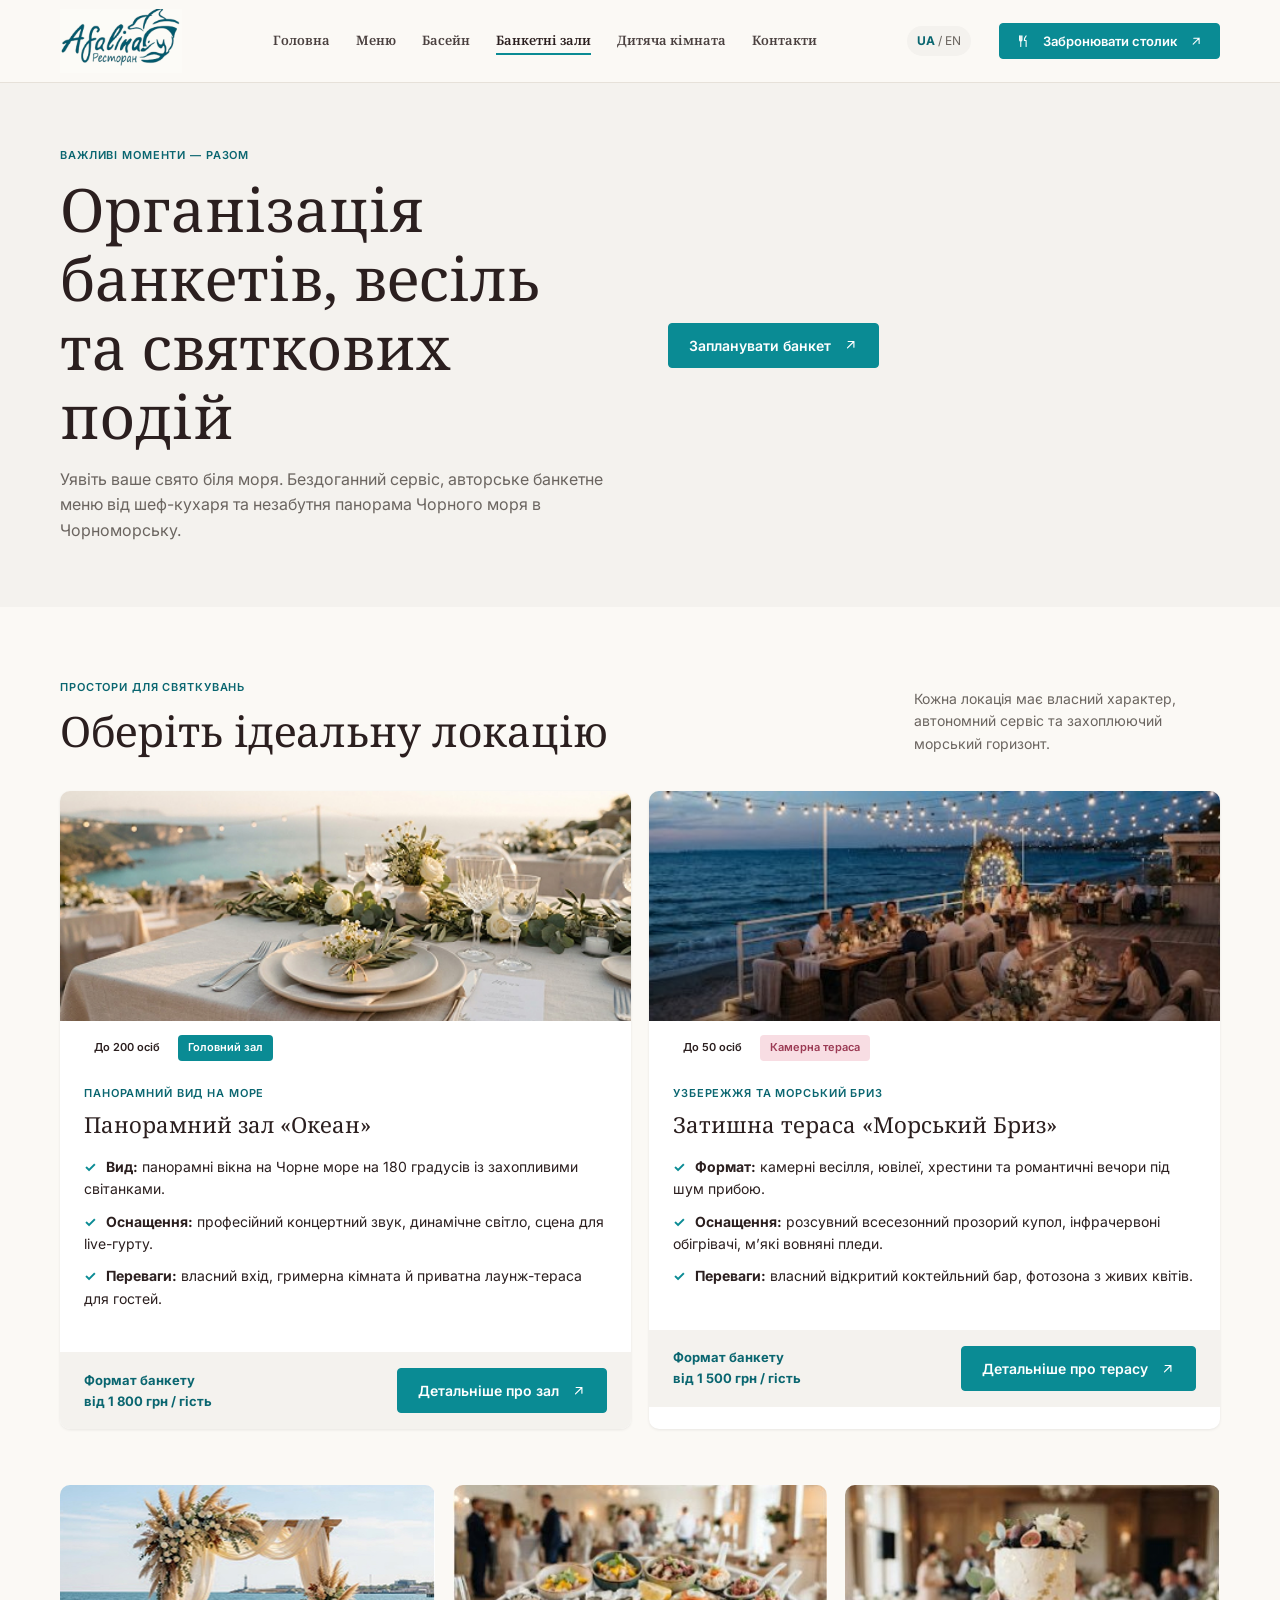
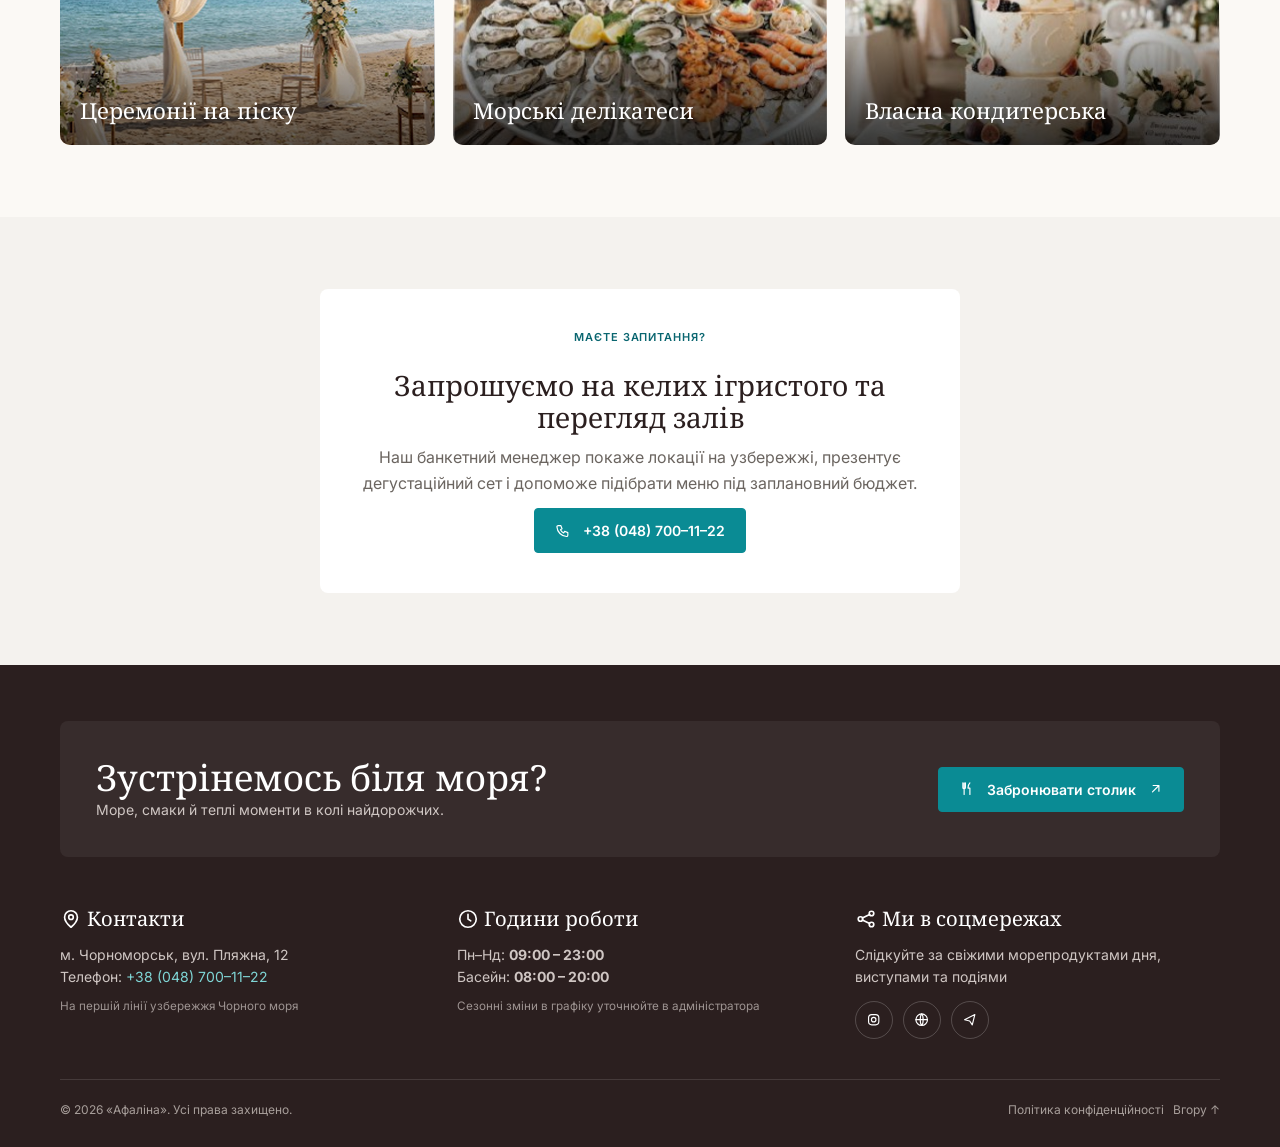
==== commit 4cbbf982: "правка" ====
--- a/banquets.html
+++ b/banquets.html
@@ -1,6 +1,6 @@
 <!doctype html><html lang="uk"><head><meta charset="utf-8"><meta name="viewport" content="width=device-width,initial-scale=1"><title>Банкетні зали — Афаліна</title>
 <link rel="preconnect" href="https://fonts.googleapis.com"><link rel="stylesheet" href="https://fonts.googleapis.com/css2?family=Inter:wght@400;500;600;700&family=Noto+Serif:wght@400;600;700&family=Playfair+Display:wght@400;500&display=swap"><link rel="stylesheet" href="styles.css"></head>
-<body class=""><header class="hd"><div class="wrap"><a class="logo" href="index.html"><img src="img/logo.png" alt="Афаліна — ресторан"></a><nav class="nav" id="nav"><a href="index.html">Головна</a><a href="menu.html">Меню</a><a href="pool.html">Басейн</a><a href="banquets.html" class=on>Банкетні зали</a><a href="kids.html">Дитяча кімната</a><a href="contacts.html">Контакти</a></nav><span class="lang"><b>UA</b> / EN</span><a class="btn" href="booking.html"><svg class="ic" viewBox="0 0 24 24" aria-hidden="true"><path d="M6 3v7a2 2 0 0 0 4 0V3M8 3v18M17 3c-2 2-3 5-3 8h3v10"/></svg> Забронювати столик <svg class="ic" viewBox="0 0 24 24" aria-hidden="true"><path d="M7 17 17 7M8 7h9v9"/></svg></a><button class="burger" aria-label="Меню" aria-expanded="false">☰</button></div></header><main><section class="page-hero"><div class="wrap split"><div><div class="eyebrow">Важливі моменти — разом</div><h1>Організація банкетів, весіль та святкових подій</h1><p class="lead">Уявіть ваше свято біля моря. Бездоганний сервіс, авторське банкетне меню від шеф-кухаря та незабутня панорама Чорного моря в Чорноморську.</p></div><div><a class="btn" href="contacts.html">Розрахувати банкет <svg class="ic" viewBox="0 0 24 24" aria-hidden="true"><path d="M7 17 17 7M8 7h9v9"/></svg></a></div></div></section>
+<body class=""><header class="hd"><div class="wrap"><a class="logo" href="index.html"><img src="img/logo.png" alt="Афаліна — ресторан"></a><nav class="nav" id="nav"><a href="index.html">Головна</a><a href="menu.html">Меню</a><a href="pool.html">Басейн</a><a href="banquets.html" class=on>Банкетні зали</a><a href="kids.html">Дитяча кімната</a><a href="contacts.html">Контакти</a></nav><span class="lang"><b>UA</b> / EN</span><a class="btn" href="booking.html"><svg class="ic" viewBox="0 0 24 24" aria-hidden="true"><path d="M6 3v7a2 2 0 0 0 4 0V3M8 3v18M17 3c-2 2-3 5-3 8h3v10"/></svg> Забронювати столик <svg class="ic" viewBox="0 0 24 24" aria-hidden="true"><path d="M7 17 17 7M8 7h9v9"/></svg></a><button class="burger" aria-label="Меню" aria-expanded="false">☰</button></div></header><main><section class="page-hero"><div class="wrap split"><div><div class="eyebrow">Важливі моменти — разом</div><h1>Організація банкетів, весіль та святкових подій</h1><p class="lead">Уявіть ваше свято біля моря. Бездоганний сервіс, авторське банкетне меню від шеф-кухаря та незабутня панорама Чорного моря в Чорноморську.</p></div><div><a class="btn" href="contacts.html">Запланувати банкет <svg class="ic" viewBox="0 0 24 24" aria-hidden="true"><path d="M7 17 17 7M8 7h9v9"/></svg></a></div></div></section>
 <section class="sec"><div class="wrap"><div class="head"><div><div class="eyebrow">Простори для святкувань</div><h2>Оберіть ідеальну локацію</h2></div><p>Кожна локація має власний характер, автономний сервіс та захоплюючий морський горизонт.</p></div><div class="grid g2"><article class="hall"><img src="img/hall1.jpg" alt="Панорамний зал «Океан»" loading="lazy"><div class="tags"><span class="tag">До 200 осіб</span><span class="tag t">Головний зал</span></div><div class="in"><div class="eyebrow">Панорамний вид на море</div><h3>Панорамний зал «Океан»</h3><ul class="checks"><li><b>Вид:</b> панорамні вікна на Чорне море на 180 градусів із захопливими світанками.<li><b>Оснащення:</b> професійний концертний звук, динамічне світло, сцена для live-гурту.<li><b>Переваги:</b> власний вхід, гримерна кімната й приватна лаунж-тераса для гостей.</ul></div><div class="foot"><span>Формат банкету<br>від 1 800 грн / гість</span><a class="btn" href="contacts.html">Детальніше про зал <svg class="ic" viewBox="0 0 24 24" aria-hidden="true"><path d="M7 17 17 7M8 7h9v9"/></svg></a></div></article><article class="hall"><img src="img/hall2.jpg" alt="Затишна тераса «Морський Бриз»" loading="lazy"><div class="tags"><span class="tag">До 50 осіб</span><span class="tag r">Камерна тераса</span></div><div class="in"><div class="eyebrow">Узбережжя та морський бриз</div><h3>Затишна тераса «Морський Бриз»</h3><ul class="checks"><li><b>Формат:</b> камерні весілля, ювілеї, хрестини та романтичні вечори під шум прибою.<li><b>Оснащення:</b> розсувний всесезонний прозорий купол, інфрачервоні обігрівачі, м’які вовняні пледи.<li><b>Переваги:</b> власний відкритий коктейльний бар, фотозона з живих квітів.</ul></div><div class="foot"><span>Формат банкету<br>від 1 500 грн / гість</span><a class="btn" href="contacts.html">Детальніше про терасу <svg class="ic" viewBox="0 0 24 24" aria-hidden="true"><path d="M7 17 17 7M8 7h9v9"/></svg></a></div></article></div><div class="grid g3" style="margin-top:56px"><div class="tile" style="min-height:260px"><img src="img/b-arch.jpg" alt="" loading="lazy"><span>Церемонії на піску</span></div><div class="tile" style="min-height:260px"><img src="img/b-oyster.jpg" alt="" loading="lazy"><span>Морські делікатеси</span></div><div class="tile" style="min-height:260px"><img src="img/b-cake.jpg" alt="" loading="lazy"><span>Власна кондитерська</span></div></div></div></section>
 <section class="sec alt"><div class="wrap"><div class="cta-box"><div class="eyebrow">Маєте запитання?</div><h2 style="font-size:28px">Запрошуємо на келих ігристого та перегляд залів</h2><p class="lead">Наш банкетний менеджер покаже локації на узбережжі, презентує дегустаційний сет і допоможе підібрати меню під заплановний бюджет.</p><a class="btn" href="tel:+380487001122"><svg class="ic" viewBox="0 0 24 24" aria-hidden="true"><path d="M5 4h4l2 5-2.5 1.5a11 11 0 0 0 5 5L15 13l5 2v4a2 2 0 0 1-2 2A16 16 0 0 1 3 6a2 2 0 0 1 2-2z"/></svg> +38 (048) 700–11–22</a></div></div></section></main><footer class="ft"><div class="wrap"><div class="band"><div><h2>Зустрінемось біля моря?</h2><p>Море, смаки й теплі моменти в колі найдорожчих.</p></div><a class="btn" href="booking.html"><svg class="ic" viewBox="0 0 24 24" aria-hidden="true"><path d="M6 3v7a2 2 0 0 0 4 0V3M8 3v18M17 3c-2 2-3 5-3 8h3v10"/></svg> Забронювати столик <svg class="ic" viewBox="0 0 24 24" aria-hidden="true"><path d="M7 17 17 7M8 7h9v9"/></svg></a></div>
 <div class="fcols"><div><h4><svg class="ic" viewBox="0 0 24 24" aria-hidden="true"><path d="M12 21s7-6 7-11a7 7 0 0 0-14 0c0 5 7 11 7 11z"/><circle cx="12" cy="10" r="2.5"/></svg> Контакти</h4>м. Чорноморськ, вул. Пляжна, 12<br>Телефон: <a href="tel:+380487001122">+38 (048) 700–11–22</a><small>На першій лінії узбережжя Чорного моря</small></div>
--- a/styles.css
+++ b/styles.css
@@ -169,4 +169,13 @@
     font-weight: 700;
     color: #0a9396;
     margin: 10px 0;
-}+}
+/* ===== Валідація форм: додати в КІНЕЦЬ styles.css ===== */
+.err{display:block;margin-top:4px;font-size:12px;line-height:1.3;color:#b3261e}
+input.invalid,select.invalid,textarea.invalid{border-color:#b3261e!important;background:#fdf1f0}
+input.invalid:focus,select.invalid:focus,textarea.invalid:focus{outline-color:#b3261e}
+.hp{position:absolute;left:-9999px;width:1px;height:1px;opacity:0;pointer-events:none}
+.form-status{margin:16px 0 0;padding:12px 14px;border-radius:10px;font-size:14px;line-height:1.4}
+.form-status.ok{background:#e6f6ee;color:#146c43}
+.form-status.bad{background:#fdf1f0;color:#b3261e}
+button[disabled]{opacity:.6;cursor:wait}
